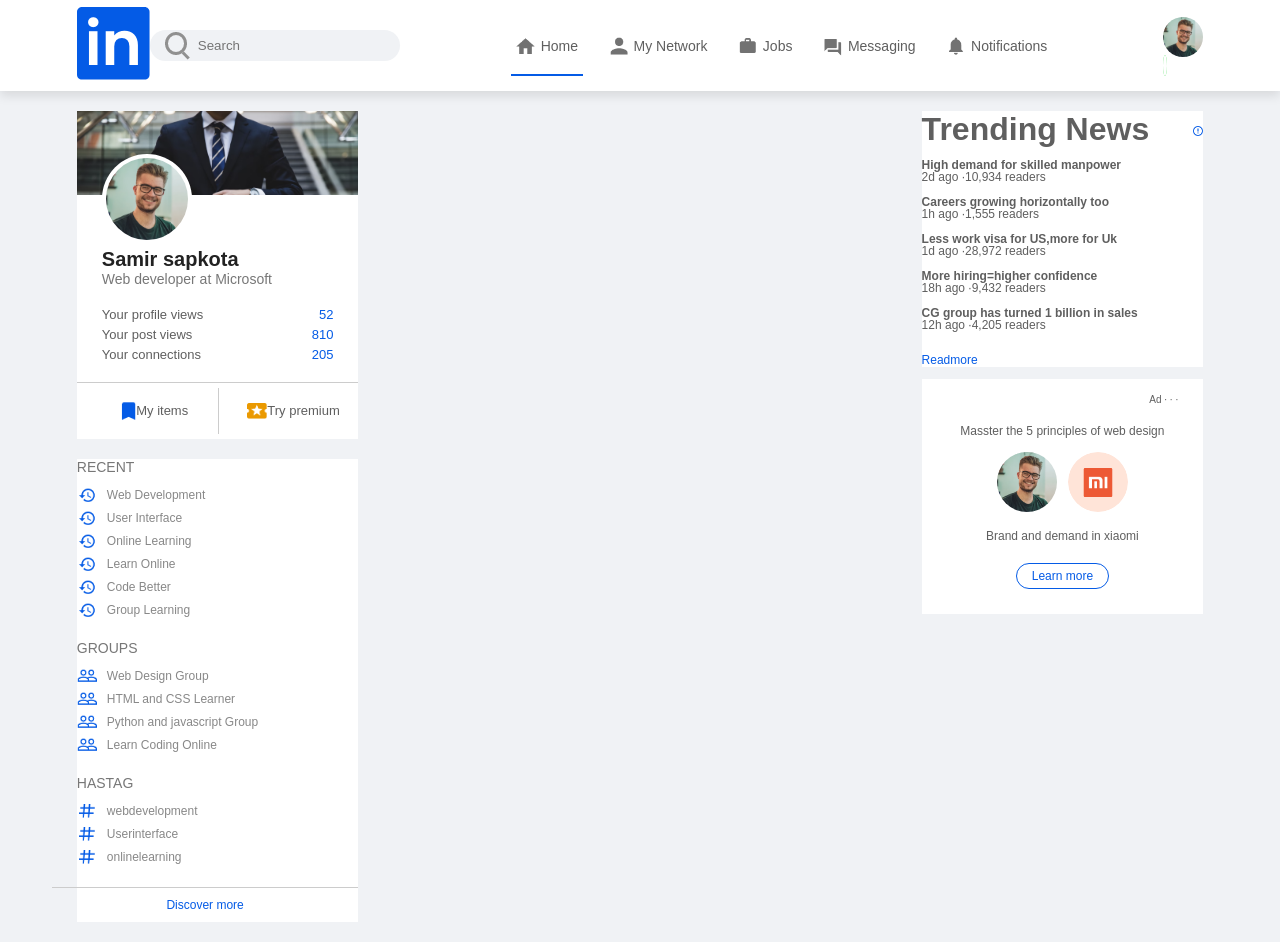
==== index.html @ 346054ab "made ad bar" ====
<!DOCTYPE html>
<html lang="en">
<head>
    <meta charset="UTF-8">    
   <meta name="viewport" content="width=device-width, initial-scale=1.0">
    <title>Linkdein</title>
    <link rel="stylesheet" href="style.css">
</head>
<body>
    <nav class="navbar">
        <div class="navbar-left">
            <a href="index.html" class="logo"><img src="images/logo.png" alt="Linkdein logo"></a>

           <div class="search-box">
            <img src="images/search.png" alt="Search icon">
            <input type="text" placeholder="Search">
           </div>

        </div>
        <div class="navbar-center">
            <ul>
                <li><a href="#" class="active-link"><img src="images/home.png" alt="Home"><span>Home</span></a></li>
                <li><a href="#"><img src="images/network.png" alt="My Network"><span>My Network</span></a></li>
                <li><a href="#"><img src="images/jobs.png" alt="Jobs"><span>Jobs</span></a></li>
                <li><a href="#"><img src="images/message.png" alt="Messaging"><span>Messaging</span></a></li>
                <li><a href="#"><img src="images/notification.png" alt="Notifications"><span>Notifications</span></a></li>
            
            </ul>
        </div>
        <div class="navbar-right">
            <div class="online">
                <img src="images/user-1.png" class="nav-profile-img" alt="User profile picture in navigation">
            </div>
            
        </div>
    </nav>
    <!-------------------nav bar---------->


    <div class="container">
<!----------left side bar---------->
        <div class="left-sidebar">
            <div class="sidebar-profile-box">
                <img src="images/cover-pic.png" width="100%" alt="Profile cover photo">

             <div class="sidebar-profile-info">
                    <img src="images/user-1.png" alt="Samir Sapkota profile picture. Young man with glasses smiling at camera in indoor setting with light turquoise background">
                    <h1>Samir sapkota</h1>
                    <h3>Web developer at Microsoft</h3>
                    <UL>
                        <li>Your profile views<span>52</span></li>
                        <li>Your post views<span>810</span></li>
                        <li>Your connections<span>205</span></li>
                    </UL>
                </div>
                <div class="sidebar-profile-link">
                    <a href="#"><img src="images/items.png">My items</a>
                    <a href="#"><img src="images/premium.png">Try premium</a>
                </div>
          </div>
            <div class="sidebar-activity">
             <h3>RECENT</h3>
             <a href="#"><img src="images/recent.png">Web Development</a>
             <a href="#"><img src="images/recent.png">User Interface</a>
             <a href="#"><img src="images/recent.png">Online Learning</a>
             <a href="#"><img src="images/recent.png">Learn Online</a>
             <a href="#"><img src="images/recent.png">Code Better</a>
             <a href="#"><img src="images/recent.png">Group Learning</a>
             <h3>GROUPS</h3>
             <a href="#"><img src="images/group.png">Web Design Group</a>
             <a href="#"><img src="images/group.png">HTML and CSS Learner</a>
             <a href="#"><img src="images/group.png">Python and javascript Group</a>
             <a href="#"><img src="images/group.png">Learn Coding Online</a>
             <h3>HASTAG</h3>
             <a href="#"><img src="images/hashtag.png">webdevelopment</a>
             <a href="#"><img src="images/hashtag.png">Userinterface</a>
             <a href="#"><img src="images/hashtag.png">onlinelearning</a>
              <div class="discover-more-link">
                <a href="#">Discover more</a>
              </div>
            </div>
           
        </div>
        <!-----------------------main content---------->
        <div class="main-content"></div>
        <!---------------right sidebar------------->
        <div class="right-sidebar">
            <div class="sidebar-news">
                <img src="images/more.png" class="info-icon">
                <h1>Trending News</h1>
               <a href="#"> High demand for skilled manpower</a>
                <span> 2d ago &middot;10,934 readers</span>

                 <a href="#"> Careers growing horizontally too</a>
                <span> 1h ago &middot;1,555 readers</span>


                 <a href="#"> Less work visa for US,more for Uk</a>
                <span> 1d ago &middot;28,972 readers</span>


                 <a href="#"> More hiring=higher confidence</a>
                <span> 18h ago &middot;9,432 readers</span>


                  <a href="#"> CG group has turned 1 billion in sales</a>
                <span> 12h ago &middot;4,205 readers</span>

                <a href="#" class="read-more-link">Readmore</a>
            </div>

            <div class="sidebar-ad">
                <small>Ad &middot; &middot; &middot;</small>
                <P>Masster the 5 principles of web design </P>
                <div>
                    <img src="images/user-1.png">
                    <img src="images/mi-logo.png">
             </div>
             <b>Brand and demand in xiaomi</b>
             <a href="#" class="ad-link">Learn more</a>
            </div>
            

        </div>
    </div>
    
</body>
</html>
---- style.css ----
*{
    margin:0 ;
    padding: 0;
    font-family: sans-serif,'poppins';
    box-sizing: border-box;
}
body{
    background-color: #f0f2f5;
    color: #5f5f5f;
}
a{
    text-decoration: none;
    color: #5f5f5f;
}
.navbar{
    display:flex;
    align-items: center;
    justify-content: space-between;
    background:#fff;
    padding: 6px 6%;
    position:sticky;
    top:0;
    z-index: 100;
    box-shadow: 0 5px 10px rgba(0,0,0,0.1);
}
.logo imp{
    width:20px;
    margin-right: 5px;
    display:block;
}
.navbar-center ul li{
    display: inline-block;
    list-style:none;
}
.navbar-center ul li a{
    display:flex;
    align-items:center;
    font-size:14px;
    margin:5px 8px;
    padding-right: 5px;
    position: relative;
}
.navbar-center ul li a img{
    width:30px;
}
.navbar-center ul li a::after{
content: '';
width: 0;
height: 2px;
background:#045be6;
position: absolute;
bottom: -15px; 
transition:width 0.3s ;
}
.navbar-center ul li a:hover::after,
.navbar-center ul li a.active-link::after
{
    width:100%;
}

.nav-profile-img{
    width:40px;
    border-radius:50%;
    display: block;
    cursor:pointer;
    position:relative;
}
.online{
    position:relative;
}
.online::after{
    content: '';
    width:7px;
    height: 7px;
    border: 2px solid #fff;
    border-radius:50%;
    right:0px;
    top:0px;
    background: #41db51;
    position:absolue;

}
.search-box{
    background:#f0f2f5;
    width:250px;
    border-radius: 20px;
    display: flex;
    align-items: center;
    padding: 0 15px;
}
.navbar-left{
    display: flex;
    align-items: center;
}
.search-box input{
    width:100%;
    background:transparent;
    padding:8px ;
    outline:none;
    border:0;
}
/* navbar end*/
.container{
    padding:20px 6%;
    display: flex;
    flex-wrap: wrap;
    justify-content:space-between ;
}
/*--------------------left-sidebar--------------------*/
.left-sidebar{
    flex-basis:25%;
    align-self: flex-start;
}
.sidebar-profile-box{
    background:#fff;
}
.sidebar-profile-info{
    padding: 0 25px;
}
.sidebar-profile-info img{
    width: 90px;
    background: #fff;
    border-radius: 100%;
    padding: 4px;
    margin-top: -45px;
}
.sidebar-profile-info h1{
    font-size:20px;
    font-weight:600;
    color: #222;
}
.sidebar-profile-info h3{
    font-size: 14px;
    font-weight: 500;
    color:#777 ;
}
.sidebar-profile-info ul{
    list-style: none;
    margin: 20px 0;
}
.sidebar-profile-info ul li{
    width: 100%;
    margin: 5px 0;
    font-size: 13px;
}
.sidebar-profile-info ul li span{
    float: right;
    color: #045be6;
}
.sidebar-profile-link{
    display: flex;
    align-items: center;
    border-top: 1px solid #ccc;
}
.sidebar-profile-link a{
    flex-basis: 50%;
    display: flex;
    align-items: center;
    justify-content: center;
    padding: 15px 0;
    font-size: 13px;
    border-left: 1px solid #ccc;
}
.sidebar-profile-link a:first-child{
    border-left: 0;
}
.sidebar-profile-link a img{
    width: 20px;
    margin-left: 10px;
}
.sidebar-activity{
    background: #fff;
}
.sidebar-activity h3{
    color:#777 ;
    font-size: 14px;
    font-weight: 500;
    margin: 20px 0 10px;
}
.sidebar-activity a{
    display: flex;
    align-items: center;
    font-size: 12px;
    font-weight: 500;
    color:#888;
    margin: 3px 0;
}
.sidebar-activity a img{
    width: 20px;
    margin-right: 10px;
}
.discover-more-link{
    border-top: 1px solid #ccc;
    text-align: center;
    margin-top: 20px;
    margin-left: -25px;
    margin-left: -25px;
}
.discover-more-link a{
    color: #045be6;
    display: inline-block;
    margin: 10px 0;
}

/*-----------------------right-sidebar----------------*/
.right-sidebar{
    flex-basis: 25%;
    align-self:flex-start ;
}
.sidebar-news{
    background:#fff ;
    paddding:10px 25px;
}
.info-icon{
    width: 10px;
    float:right;
    margin-top: 15px;
}
.sidebar-news h3{
    font-size: 18px;
    font-weight: 600;
    color:#333;
    margin: 10px 0 30px;
}
.sidebar-news a{
    display: block;
    font-size: 12px;
    font-weight: 600;
    margin-top: 10px;
    margin-bottom: -5px;
    align-items: center;
}
.sidebar-news span{
font-size: 12px;
}
.sidebar-news .read-more-link{
    color:#045be6;
    font-weight: 500;
    margin:20px 0 10px;
}
.sidebar-ad{
    background: #fff;
    padding:15px 25px;
    text-align: center;
    margin: 12px 0;
    font-size: 12px;
}
.sidebar-ad img{
    width: 60px;
    border-radius: 50%;
    margin: 4px;
}
.sidebar-ad small{
    float: right;
    font-weight: 500;
}
.sidebar-ad P{
    margin-top: 30px;
    margin-bottom: 10px;
}
.sidebar-ad b{
    display: block;
    font-weight: 500;
    margin-top: 10px; 
}
.ad-link{
    display: inline-block;
    border:1px solid #045be6;
    border-radius: 30px;
    padding: 5px 15px;
    color: #045be6;
    font-weight:500;
    margin:20px auto 10px;
}




/*------------------main-content----------------*/
.main-content{
    flex-basis: 47%;
}
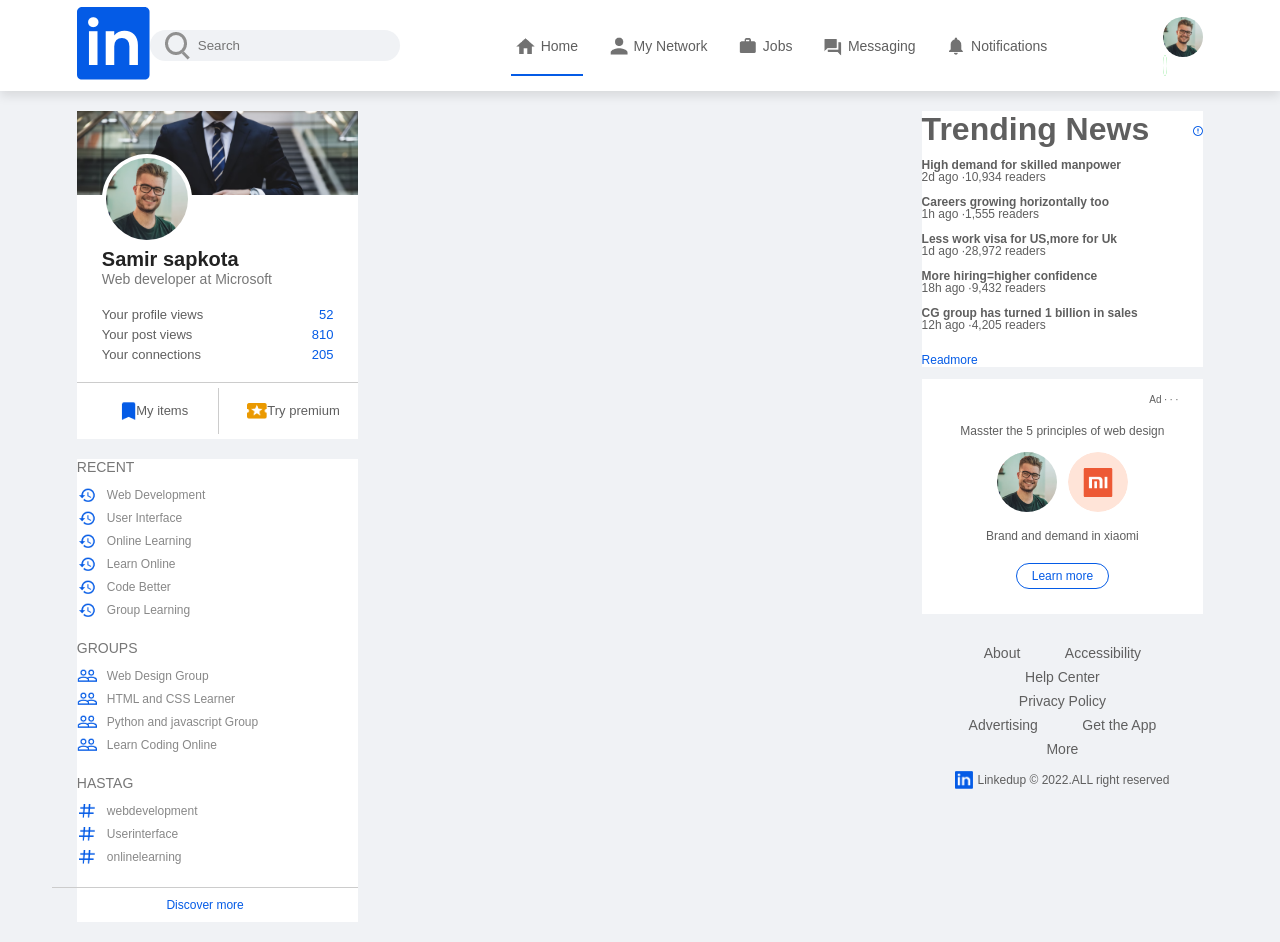
==== commit 49dd8e04: "completed right sidebar" ====
--- a/index.html
+++ b/index.html
@@ -35,8 +35,6 @@
         </div>
     </nav>
     <!-------------------nav bar---------->
-
-
     <div class="container">
 <!----------left side bar---------->
         <div class="left-sidebar">
@@ -119,7 +117,21 @@
              <b>Brand and demand in xiaomi</b>
              <a href="#" class="ad-link">Learn more</a>
             </div>
-            
+              
+            <div class="sidebar-useful-links">
+                <a href="#">About</a>
+                <a href="#">Accessibility</a>
+                <a href="#">Help Center</a>
+                <a href="#">Privacy Policy</a>
+                <a href="#">Advertising</a>
+                <a href="#">Get the App</a>
+                <a href="#">More</a>
+
+               <div class="copyright-msg">
+                 <img src="images/logo.png">
+                  <p>Linkedup &#169; 2022.ALL right reserved</p>
+               </div>
+            </div>
 
         </div>
     </div>
--- a/style.css
+++ b/style.css
@@ -272,6 +272,37 @@
     font-weight:500;
     margin:20px auto 10px;
 }
+.sidebar-useful-links{
+    padding:15px 25px ;
+    text-align: center;
+}
+
+.sidebar-useful-links a{
+    display: inline-block;
+    font-size: 14px;
+    margin: 4px 20px;
+}
+.copyright-msg{
+    display:flex;
+    align-items:center;
+    justify-content:center;
+    font-size: 12px;
+    margin-top: 10px;
+    font-weight: 500;
+}
+.copyright-msg img{
+    width: 18px;
+    margin-right:4px;
+}
+
+
+
+
+
+
+
+
+
 
 
 
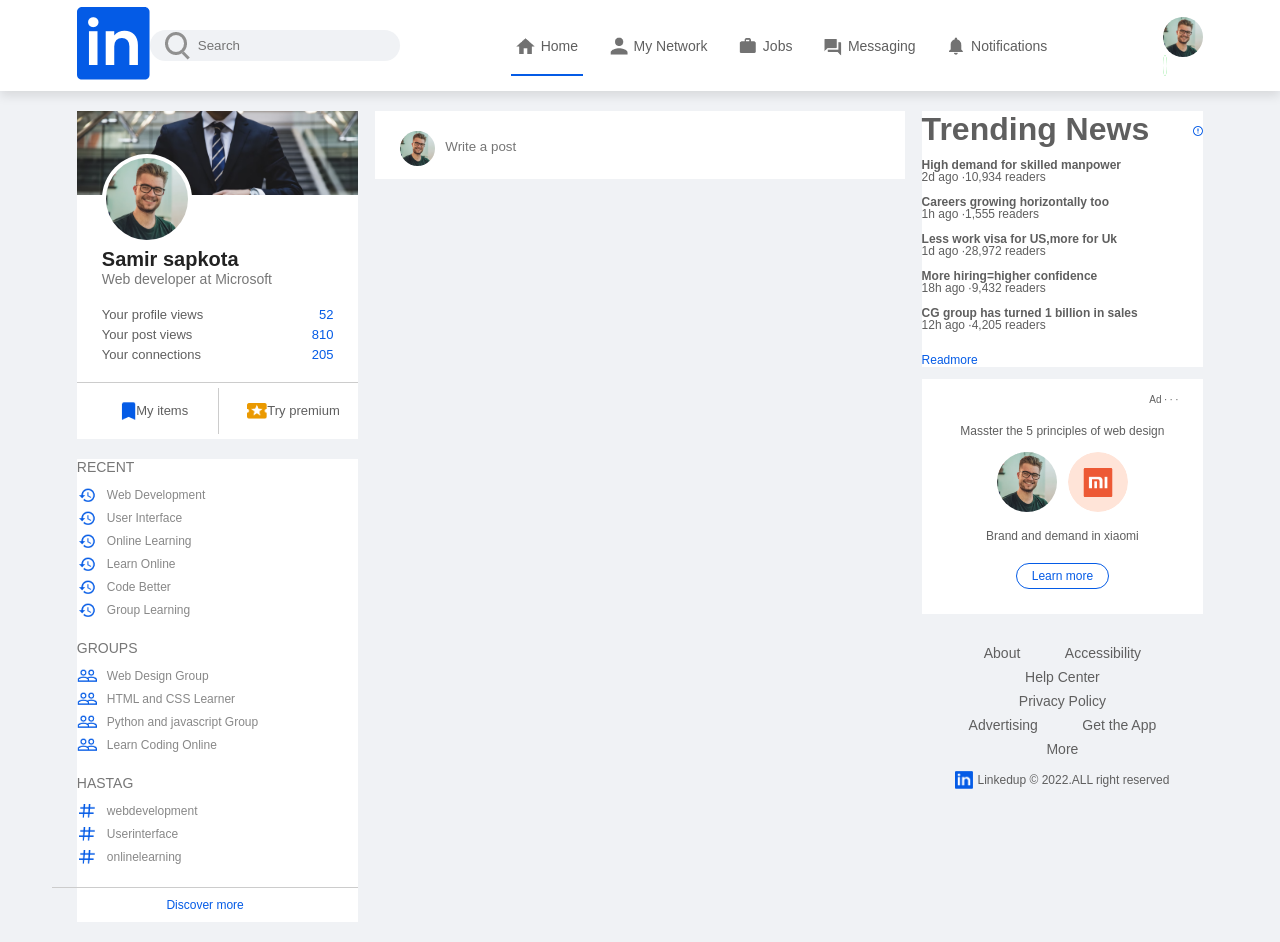
==== commit d5b7fb0a: "making main content" ====
--- a/index.html
+++ b/index.html
@@ -80,7 +80,16 @@
            
         </div>
         <!-----------------------main content---------->
-        <div class="main-content"></div>
+        <div class="main-content">
+            
+           <div class="create-post">
+             <div class="create-post-input">
+                 <img src="images/user-1.png">
+                 <textarea rows="2" placeholder="Write a post"></textarea>
+              </div>
+           </div>
+        
+        </div>
         <!---------------right sidebar------------->
         <div class="right-sidebar">
             <div class="sidebar-news">
--- a/style.css
+++ b/style.css
@@ -296,18 +296,32 @@
 }
 
 
-
-
-
-
-
-
-
-
-
-
-
 /*------------------main-content----------------*/
 .main-content{
     flex-basis: 47%;
 }
+.create-post{
+    background: #fff;   
+}
+.create-post-input{
+    padding:20px 25px 10px;
+    display: flex;
+    align-items: flex-start;
+}
+.create-post-input img{
+    width: 35px;
+    border-radius: 50%;
+    margin-right:10px;
+}
+.create-post-input textarea{
+    width: 100%;
+    border:0;
+    outline:0;
+    resize:none;
+    background: transparent;
+    margin-top: 8px;
+}
+::placeholder{
+    font-weight:500;
+}
+
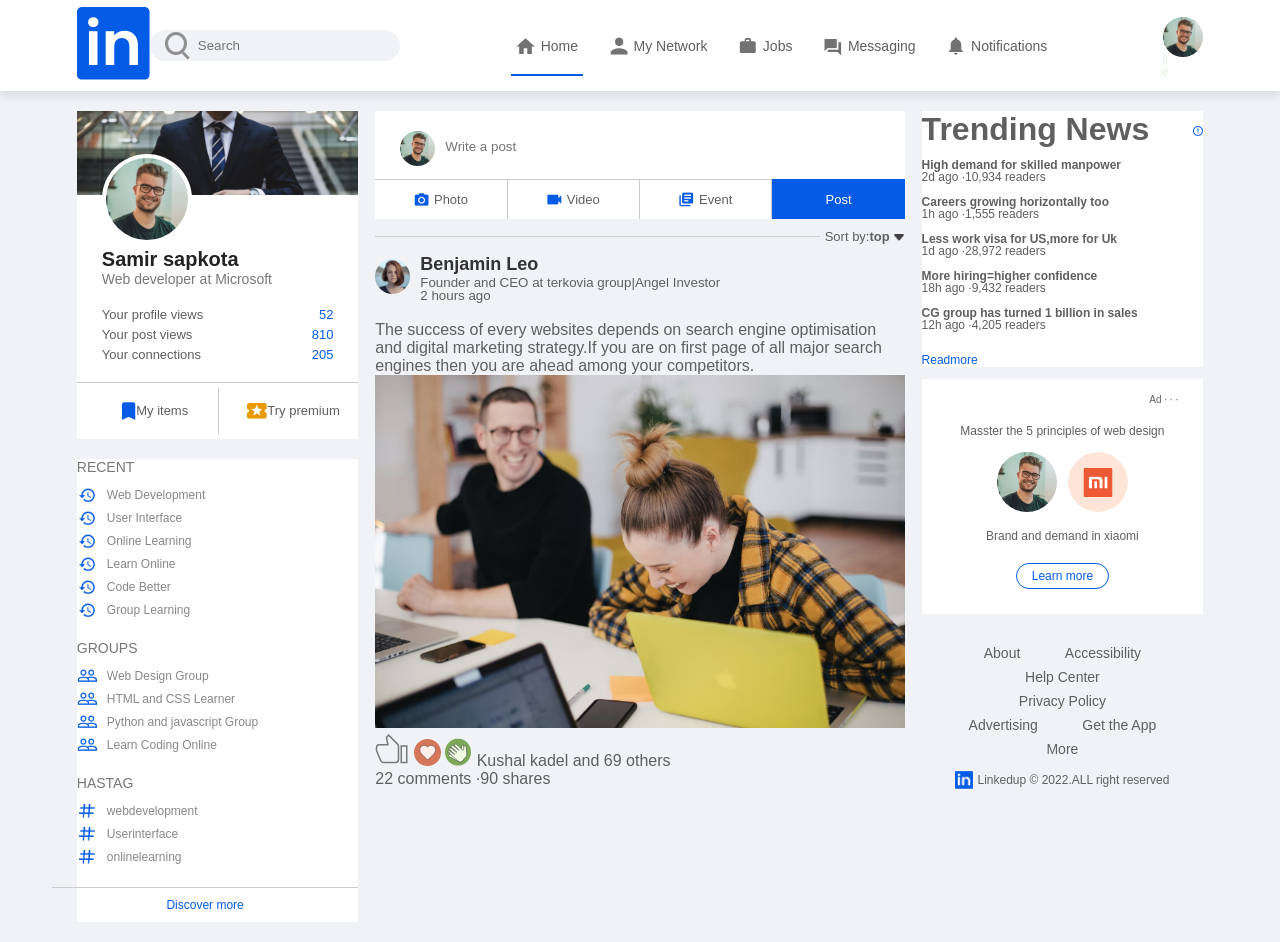
==== commit cf5a7c9e: "made a post section" ====
--- a/index.html
+++ b/index.html
@@ -87,7 +87,43 @@
                  <img src="images/user-1.png">
                  <textarea rows="2" placeholder="Write a post"></textarea>
               </div>
+              <div class="create-post-links">
+                <li><img src="images/photo.png">Photo</li>
+                <li><img src="images/video.png">Video</li>
+                <li><img src="images/event.png">Event</li>
+                <li>Post</li>
+              </div>
            </div>
+               
+              <div class="sort-by">
+                <hr>
+                <P>Sort by:<span>top<img src="images/down-arrow.png"></span></P>
+              </div>
+
+              <div class="Post">
+                <div class="post-author">
+                     <img src="images/user-3.png">
+                     <div>
+                        <h1>Benjamin Leo</h1>
+                        <small>Founder and CEO at terkovia group|Angel Investor</small>
+                         <small>2 hours ago</small>
+                     </div>
+                </div>
+                <P>The success of every websites depends on search engine optimisation and digital marketing strategy.If you are on  first page of all major search engines then you are ahead among your competitors.</P>
+                <img src="images/post-image-1.png" width="100%">
+
+                  <div class="post-stats">
+                    <div>
+                        <img src="images/thumbsup.png">
+                        <img src="images/love.png">
+                        <img src="images/clap.png">
+                        <span class="linked-users">Kushal kadel and 69 others</span>
+                    </div>
+                    <div>
+                        <span>22 comments &middot;90 shares</span>
+                    </div>
+                  </div>
+              </div>
         
         </div>
         <!---------------right sidebar------------->
--- a/style.css
+++ b/style.css
@@ -324,4 +324,80 @@
 ::placeholder{
     font-weight:500;
 }
-
+.create-post-links{
+    display: flex;
+    align-items: flex-start;
+}
+.create-post-links li{
+    list-style: none;
+    border-top: 1px solid #ccc;
+    border-right: 1px solid #ccc;
+    flex-basis: 25%;
+    height: 40px;
+    font-size: 13px;
+    display: flex;
+    align-items:center;
+    justify-content:center;
+    cursor:pointer;
+}
+.create-post-links li img{
+    width:15px;
+    margin-right:5px;
+}
+.create-post-links li:last-child{
+    background:#045be6;
+    color:#fff;
+    border-top:0;
+    border-right:0;
+}
+.sort-by{
+    display:flex;
+    align-items:center;
+    margin: 10px 0;
+}
+.sort-by hr{
+    flex:1;
+    border:0;
+    height:1px;
+    background:#ccc;
+}
+.sort-by p{
+    font-size:13px;
+    padding-left:5px;
+}
+.sort-by p span{
+    font-weight: 600;
+    cursor: pointer;
+}
+.sort-by p span img{
+    width:12px;
+    margin-left:3px;
+}
+.post{
+    background: #ccc;
+    padding: 20px 25px 5px;
+}
+.post-author{
+    display: flex;
+    align-items:flex-start;
+    margin-bottom:20px;
+}
+.post-author img{
+    width:35px;
+    border-radius:50%;
+    margin-right: 10px;
+    margin-top:5px;
+}
+.post-author h1{
+    font-size: 18px;
+    font-weight: 600;
+    color: #333;
+}
+.post-author small{
+    display: block;
+    margin-bottom: -2px;
+}
+.post P{
+    font-size:14px;
+    margin-bottom: 15px;
+}
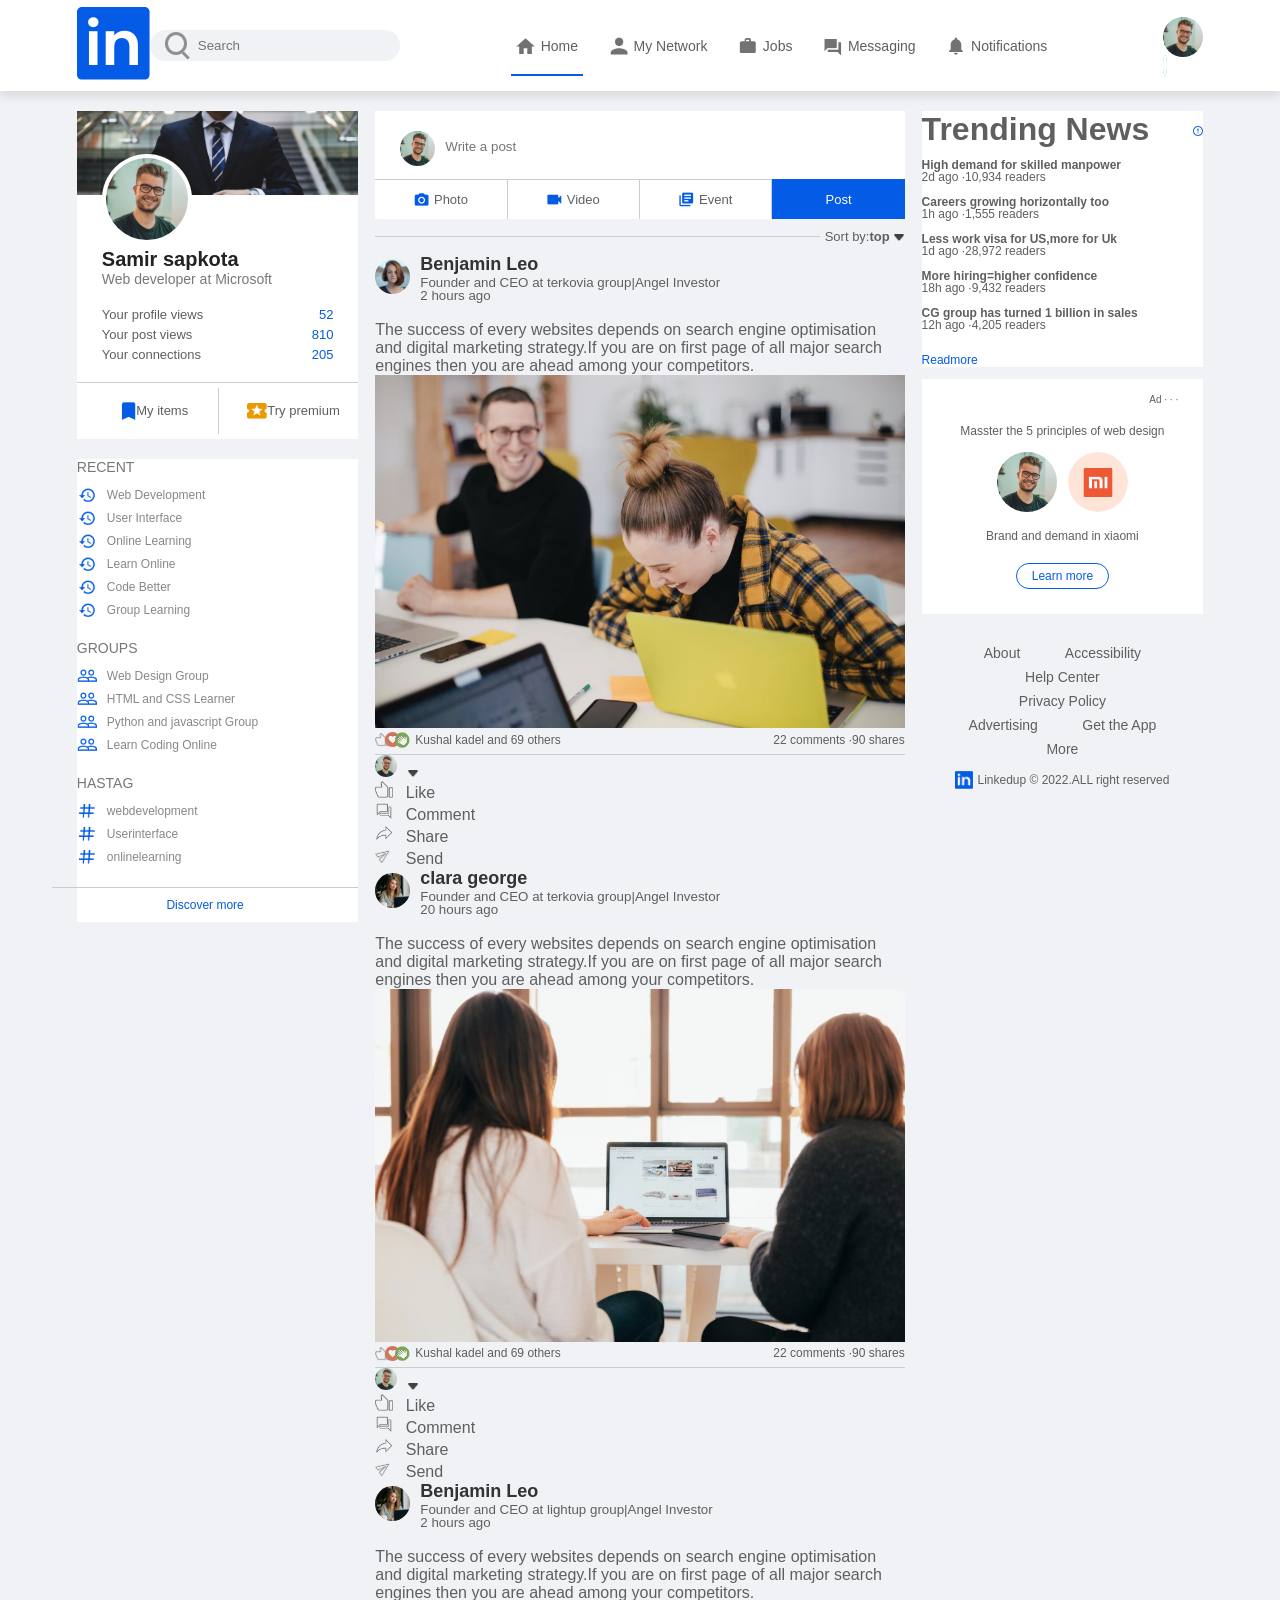
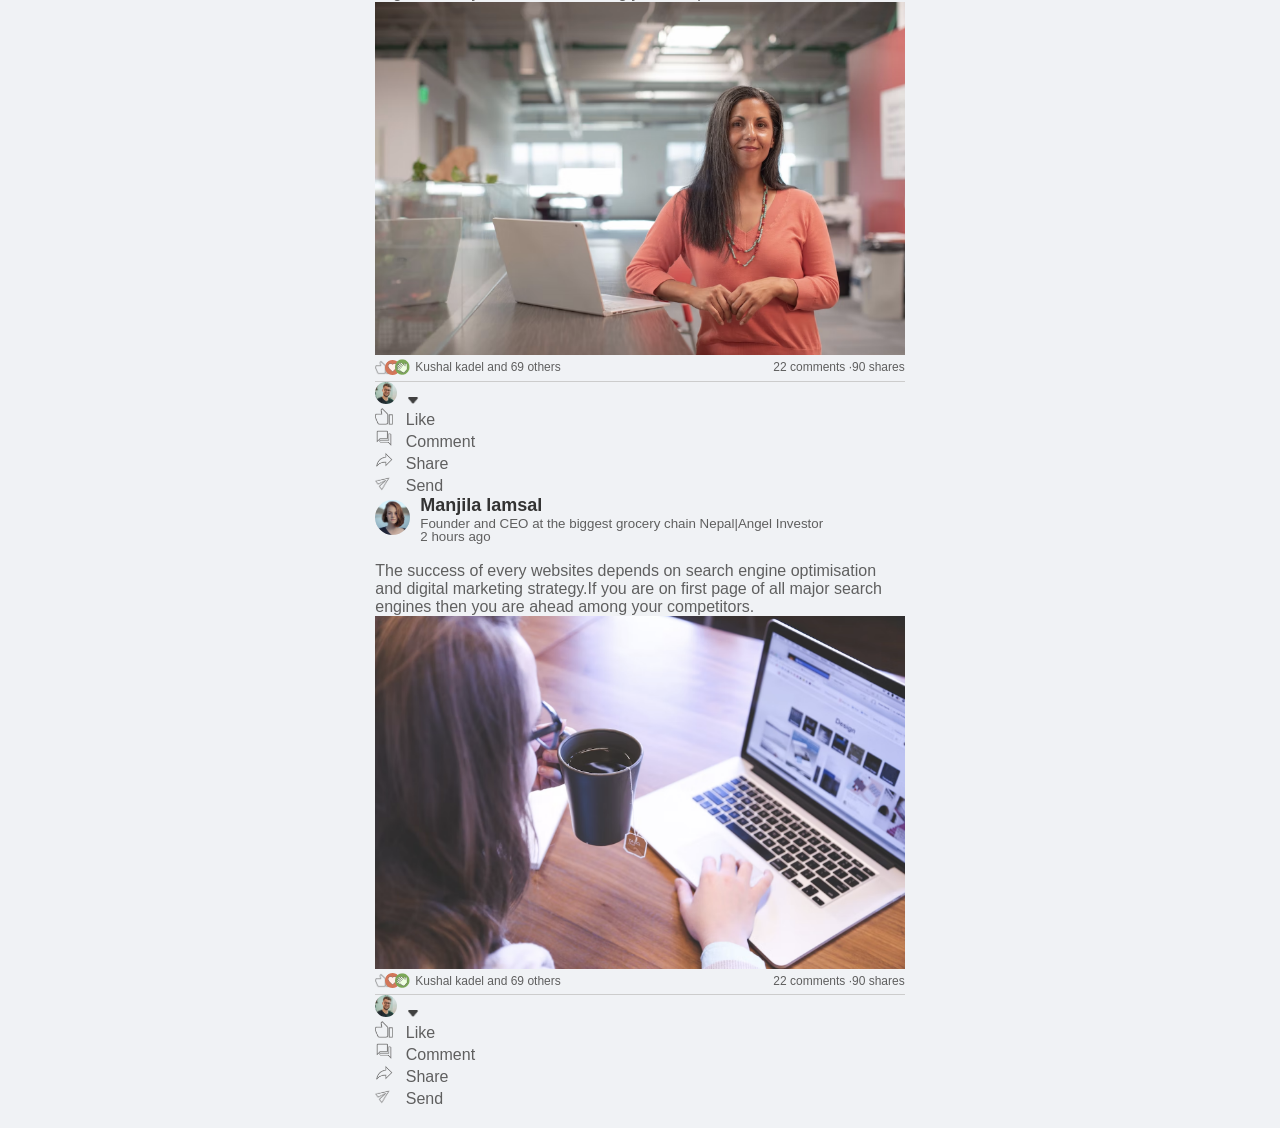
==== commit 585666ec: "made posts" ====
--- a/index.html
+++ b/index.html
@@ -123,7 +123,170 @@
                         <span>22 comments &middot;90 shares</span>
                     </div>
                   </div>
-              </div>
+            <div class="post-acctivity">
+                    <div>
+                        <img src="images/user-1.png" class="post-activity-user-icon">
+                        <img src="images/down-arrow.png" class="post-activity-arrow-icon">
+                    </div>
+                    <div class="post-activity-link">
+                        <img src="images/like.png">
+                        <span>Like</span>
+                    </div>
+                    <div class="post-activity-link">
+                        <img src="images/comment.png">
+                        <span>Comment</span>
+                    </div>
+                    <div class="post-activity-link">
+                        <img src="images/share.png">
+                        <span>Share</span>
+                    </div>
+                    <div class="post-activity-link">
+                        <img src="images/send.png">
+                        <span>Send</span>
+                    </div>
+                  </div>
+              </div>
+              <div class="Post">
+                <div class="post-author">
+                     <img src="images/user-4.png">
+                     <div>
+                        <h1>clara george</h1>
+                        <small>Founder and CEO at terkovia group|Angel Investor</small>
+                         <small>20 hours ago</small>
+                     </div>
+                </div>
+                <P>The success of every websites depends on search engine optimisation and digital marketing strategy.If you are on  first page of all major search engines then you are ahead among your competitors.</P>
+                <img src="images/post-image-2.png" width="100%">
+
+                  <div class="post-stats">
+                    <div>
+                        <img src="images/thumbsup.png">
+                        <img src="images/love.png">
+                        <img src="images/clap.png">
+                        <span class="linked-users">Kushal kadel and 69 others</span>
+                    </div>
+                    <div>
+                        <span>22 comments &middot;90 shares</span>
+                    </div>
+                  </div>
+            <div class="post-acctivity">
+                    <div>
+                        <img src="images/user-1.png" class="post-activity-user-icon">
+                        <img src="images/down-arrow.png" class="post-activity-arrow-icon">
+                    </div>
+                    <div class="post-activity-link">
+                        <img src="images/like.png">
+                        <span>Like</span>
+                    </div>
+                    <div class="post-activity-link">
+                        <img src="images/comment.png">
+                        <span>Comment</span>
+                    </div>
+                    <div class="post-activity-link">
+                        <img src="images/share.png">
+                        <span>Share</span>
+                    </div>
+                    <div class="post-activity-link">
+                        <img src="images/send.png">
+                        <span>Send</span>
+                    </div>
+                  </div>
+              </div>
+              <div class="Post">
+                <div class="post-author">
+                     <img src="images/user-4.png">
+                     <div>
+                        <h1>Benjamin Leo</h1>
+                        <small>Founder and CEO at lightup group|Angel Investor</small>
+                         <small>2 hours ago</small>
+                     </div>
+                </div>
+                <P>The success of every websites depends on search engine optimisation and digital marketing strategy.If you are on  first page of all major search engines then you are ahead among your competitors.</P>
+                <img src="images/post-image-3.png" width="100%">
+
+                  <div class="post-stats">
+                    <div>
+                        <img src="images/thumbsup.png">
+                        <img src="images/love.png">
+                        <img src="images/clap.png">
+                        <span class="linked-users">Kushal kadel and 69 others</span>
+                    </div>
+                    <div>
+                        <span>22 comments &middot;90 shares</span>
+                    </div>
+                  </div>
+            <div class="post-acctivity">
+                    <div>
+                        <img src="images/user-1.png" class="post-activity-user-icon">
+                        <img src="images/down-arrow.png" class="post-activity-arrow-icon">
+                    </div>
+                    <div class="post-activity-link">
+                        <img src="images/like.png">
+                        <span>Like</span>
+                    </div>
+                    <div class="post-activity-link">
+                        <img src="images/comment.png">
+                        <span>Comment</span>
+                    </div>
+                    <div class="post-activity-link">
+                        <img src="images/share.png">
+                        <span>Share</span>
+                    </div>
+                    <div class="post-activity-link">
+                        <img src="images/send.png">
+                        <span>Send</span>
+                    </div>
+                  </div>
+              </div>
+              <div class="Post">
+                <div class="post-author">
+                     <img src="images/user-3.png">
+                     <div>
+                        <h1>Manjila lamsal</h1>
+                        <small>Founder and CEO at the biggest grocery chain Nepal|Angel Investor</small>
+                         <small>2 hours ago</small>
+                     </div>
+                </div>
+                <P>The success of every websites depends on search engine optimisation and digital marketing strategy.If you are on  first page of all major search engines then you are ahead among your competitors.</P>
+                <img src="images/post-image-4.png" width="100%">
+
+                  <div class="post-stats">
+                    <div>
+                        <img src="images/thumbsup.png">
+                        <img src="images/love.png">
+                        <img src="images/clap.png">
+                        <span class="linked-users">Kushal kadel and 69 others</span>
+                    </div>
+                    <div>
+                        <span>22 comments &middot;90 shares</span>
+                    </div>
+                  </div>
+            <div class="post-acctivity">
+                    <div>
+                        <img src="images/user-1.png" class="post-activity-user-icon">
+                        <img src="images/down-arrow.png" class="post-activity-arrow-icon">
+                    </div>
+                    <div class="post-activity-link">
+                        <img src="images/like.png">
+                        <span>Like</span>
+                    </div>
+                    <div class="post-activity-link">
+                        <img src="images/comment.png">
+                        <span>Comment</span>
+                    </div>
+                    <div class="post-activity-link">
+                        <img src="images/share.png">
+                        <span>Share</span>
+                    </div>
+                    <div class="post-activity-link">
+                        <img src="images/send.png">
+                        <span>Send</span>
+                    </div>
+                  </div>
+              </div>
+        
+        
+        
         
         </div>
         <!---------------right sidebar------------->
--- a/style.css
+++ b/style.css
@@ -110,6 +110,7 @@
 .left-sidebar{
     flex-basis:25%;
     align-self: flex-start;
+    position: sticky;
 }
 .sidebar-profile-box{
     background:#fff;
@@ -400,4 +401,48 @@
 .post P{
     font-size:14px;
     margin-bottom: 15px;
+}
+.post-stats{
+    display: flex;
+    flex-wrap:wrap;
+    align-items: center;
+    justify-content:space-between;
+    font-size: 12px;
+    border-bottom:1px solid #ccc;
+    padding-bottom: 6px;
+}
+.post-stats div{
+    display: flex;
+    align-items: center;
+}
+.post-stats img{
+    width:15px;
+    margin-right:-5px;
+}
+.linked-users{
+    margin-left:10px;
+}
+.post-activity{
+    display: flex;
+    align-items: center;
+    justify-content: space-between;
+    padding: 10px 0;
+    font-size: 14px;
+    font-weight:500;
+}
+.post-activity div{
+    display: flex;
+    align-items: center;
+}
+.post-activity-user-icon{
+    width: 22px;
+    border-radius: 50%;
+}
+.post-activity-arrow-icon{
+    width:12px;
+    margin-left:5px ;
+}
+.post-activity-link img{
+    width: 18px;
+    margin-right: 8px;
 }
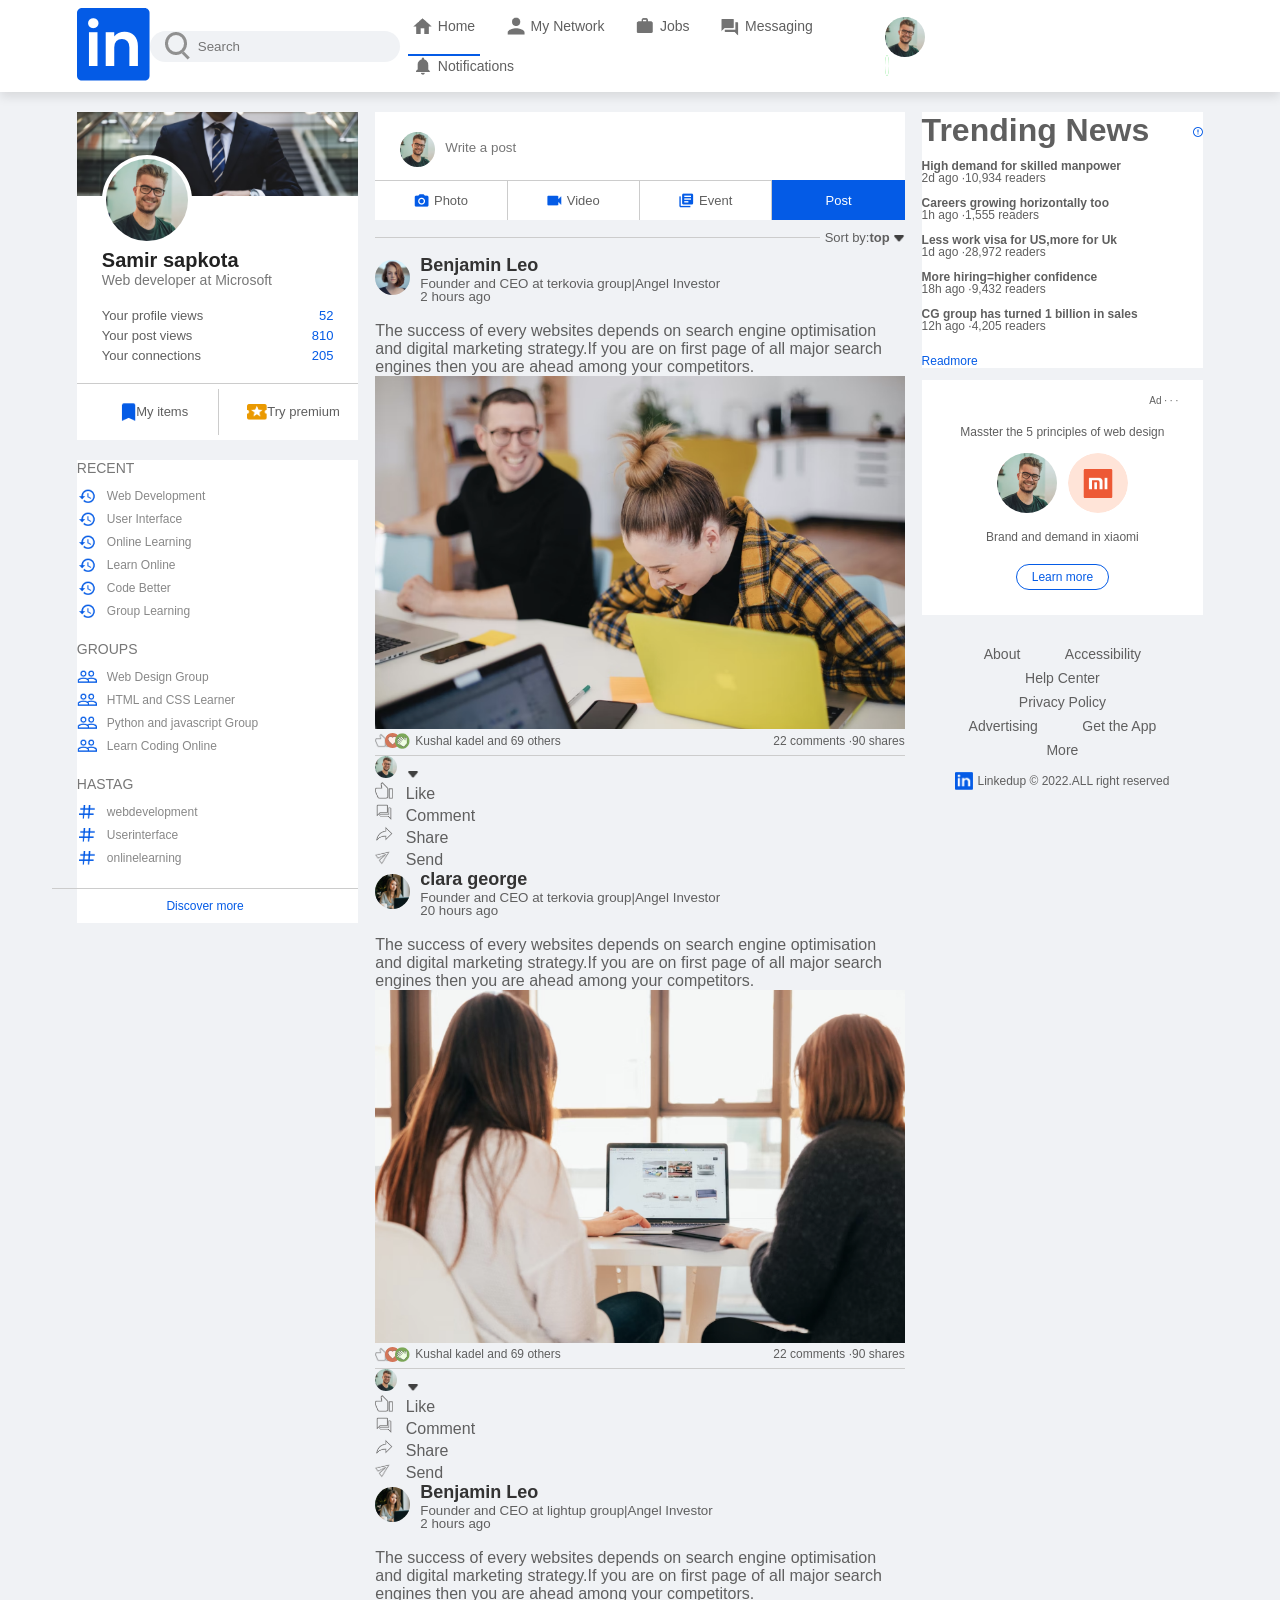
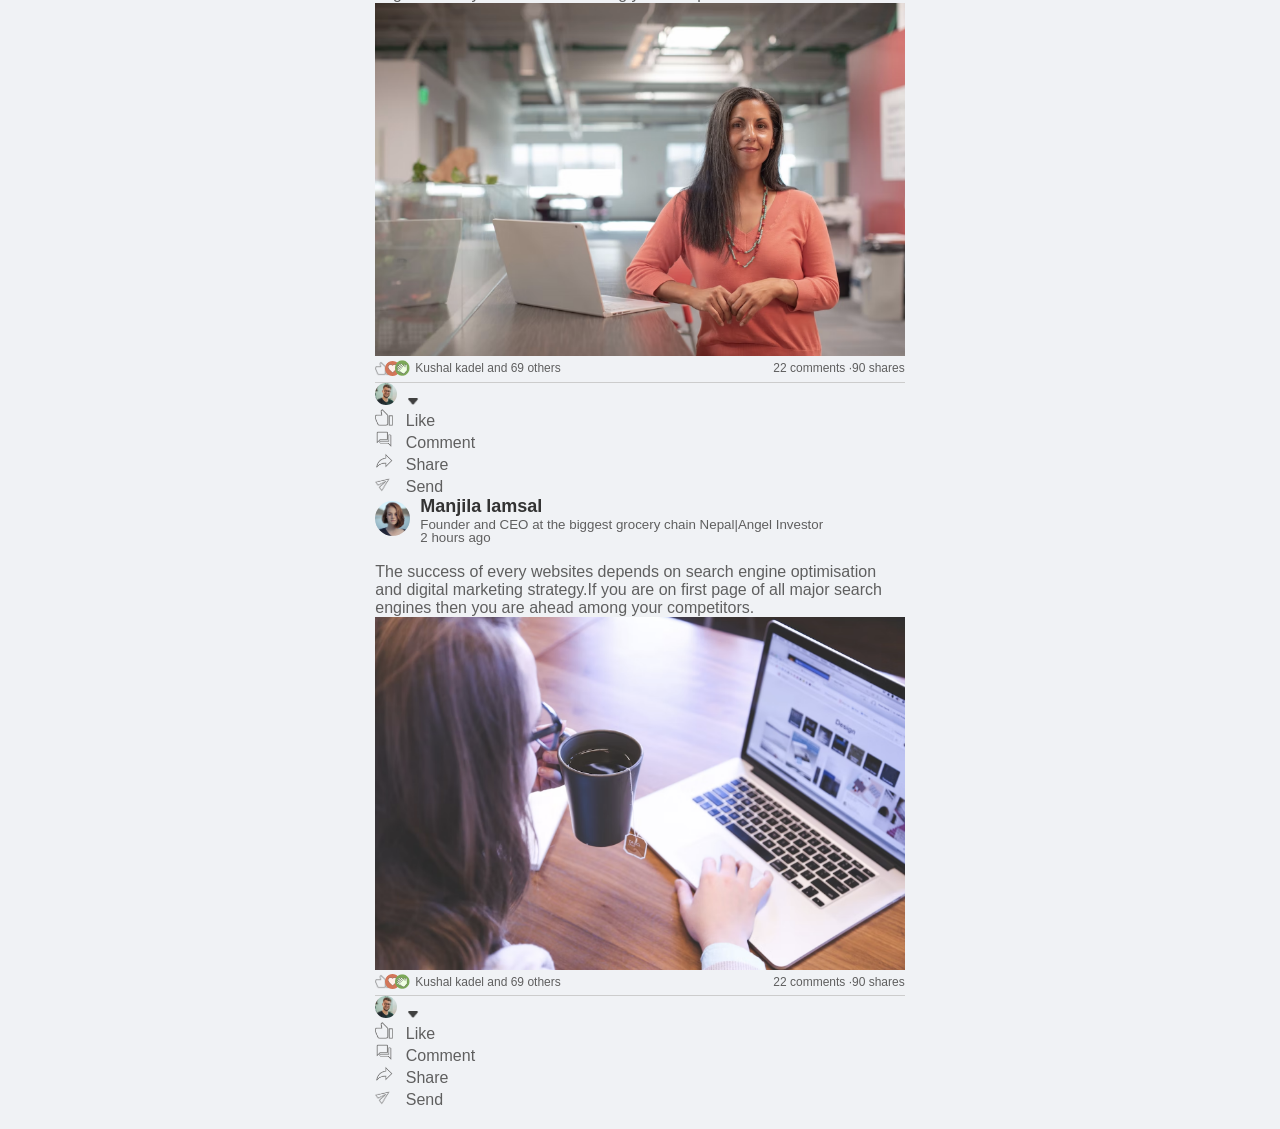
==== commit b25a6e8f: "made the user icon clickable" ====
--- a/index.html
+++ b/index.html
@@ -33,6 +33,51 @@
             </div>
             
         </div>
+     <!--------------profile-drop-down-menu-------------->
+         <div class="profile-menu-wrap" id="profilemenu">
+            <div class="profile-menu">
+             <div class="user-info">
+                <img src="images/user-1.png" class="nav-profile-img">
+                <div>
+                    <h3>Samir sapkota</h3>
+                    <a href="#">See your profile</a>
+                </div>
+            </div>
+            <hr>
+            <a href="#" class="profile-menu-link">
+                <img src="images/feedback.png">
+                <p>Give feedback</p>
+                <span>></span>
+            </a>
+            <a href="#" class="profile-menu-link">
+                <img src="images/setting.png">
+                <p>Help & support</p>
+                <span>></span>
+            </a>
+            <a href="#" class="profile-menu-link">
+                <img src="images/display.png">
+                <p>Display & Accessibility </p>
+                <span>></span>
+            </a>
+            <a href="#" class="profile-menu-link">
+                <img src="images/logout.png">
+                <p>Logout</p>
+                <span>></span>
+            </a>
+
+            </div>
+         </div>
+
+
+
+
+
+
+
+
+
+
+
     </nav>
     <!-------------------nav bar---------->
     <div class="container">
@@ -343,6 +388,12 @@
 
         </div>
     </div>
-    
+   <script>
+     let profilemenu= document.getElementById("profilemenu")
+
+      function toggleMe(){
+        profilemenu.classList.toggle("open-menu");
+      }
+   </script> 
 </body>
 </html>
--- a/style.css
+++ b/style.css
@@ -111,6 +111,7 @@
     flex-basis:25%;
     align-self: flex-start;
     position: sticky;
+    top: 73px;
 }
 .sidebar-profile-box{
     background:#fff;
@@ -207,6 +208,8 @@
 .right-sidebar{
     flex-basis: 25%;
     align-self:flex-start ;
+    position: sticky;
+    top:73px;
 }
 .sidebar-news{
     background:#fff ;
@@ -445,4 +448,68 @@
 .post-activity-link img{
     width: 18px;
     margin-right: 8px;
+}
+
+/*------------------profile-drop-down-menu-------*/
+.profile-menu-wrap{
+    position:absolue;
+    top:100%;
+    right:5%;
+    width: 320px;
+    max-height:0 ;
+    overflow: hidden;
+    transition: max-height 0.5s;
+}
+.profile-menu-wrap.open-menu{
+    max-height: 400px;
+}
+
+
+
+
+
+.profile-menu{
+    background: #222;
+    color: #fff;
+    padding: 20px;
+    margin: 10px;
+}
+.user-info{
+    display: flex;
+    align-items: center;
+}
+.user-info img{
+    width:50px;
+    border-radius:50%;
+    margin-right: 15px;
+}
+.user-info h3{
+    font-weight:500;
+    margin-bottom:-7px ;
+}
+.user-info a{
+    color:#c9dbf8;
+    font-size: 13px;
+}
+.profile-menu hr{
+    border:0;
+    height:1px;
+    width:100%;
+    background:#fff;
+    margin:15px 0 10px;
+}
+.profile-menu-link{
+    display:flex;
+    align-items:center;
+    color:#fff;
+    margin: 12px 0;
+    font-size: 14px;
+}
+.profile-menu-link p{
+    width:100%;
+}
+.profile-menu-link img{
+    width:35px;
+    border-radius:50%;
+    margin-right: 15px;
 }
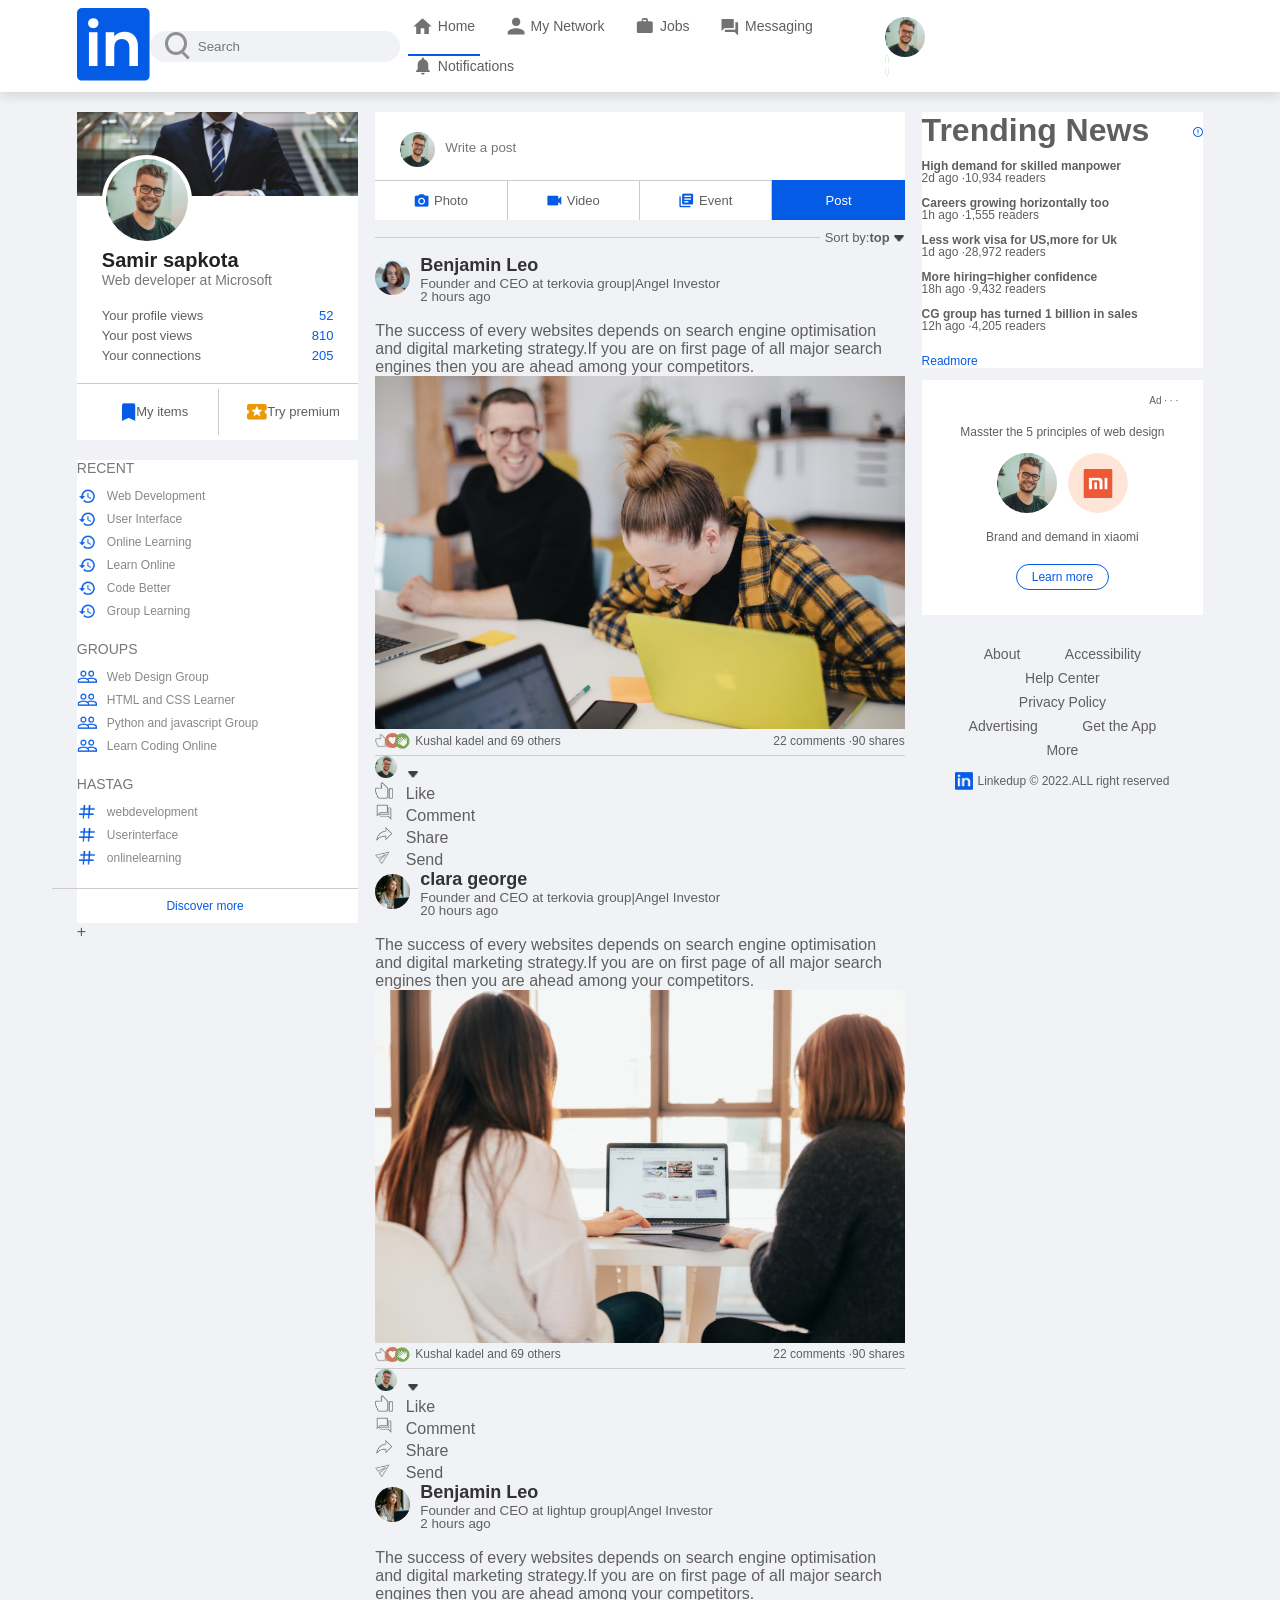
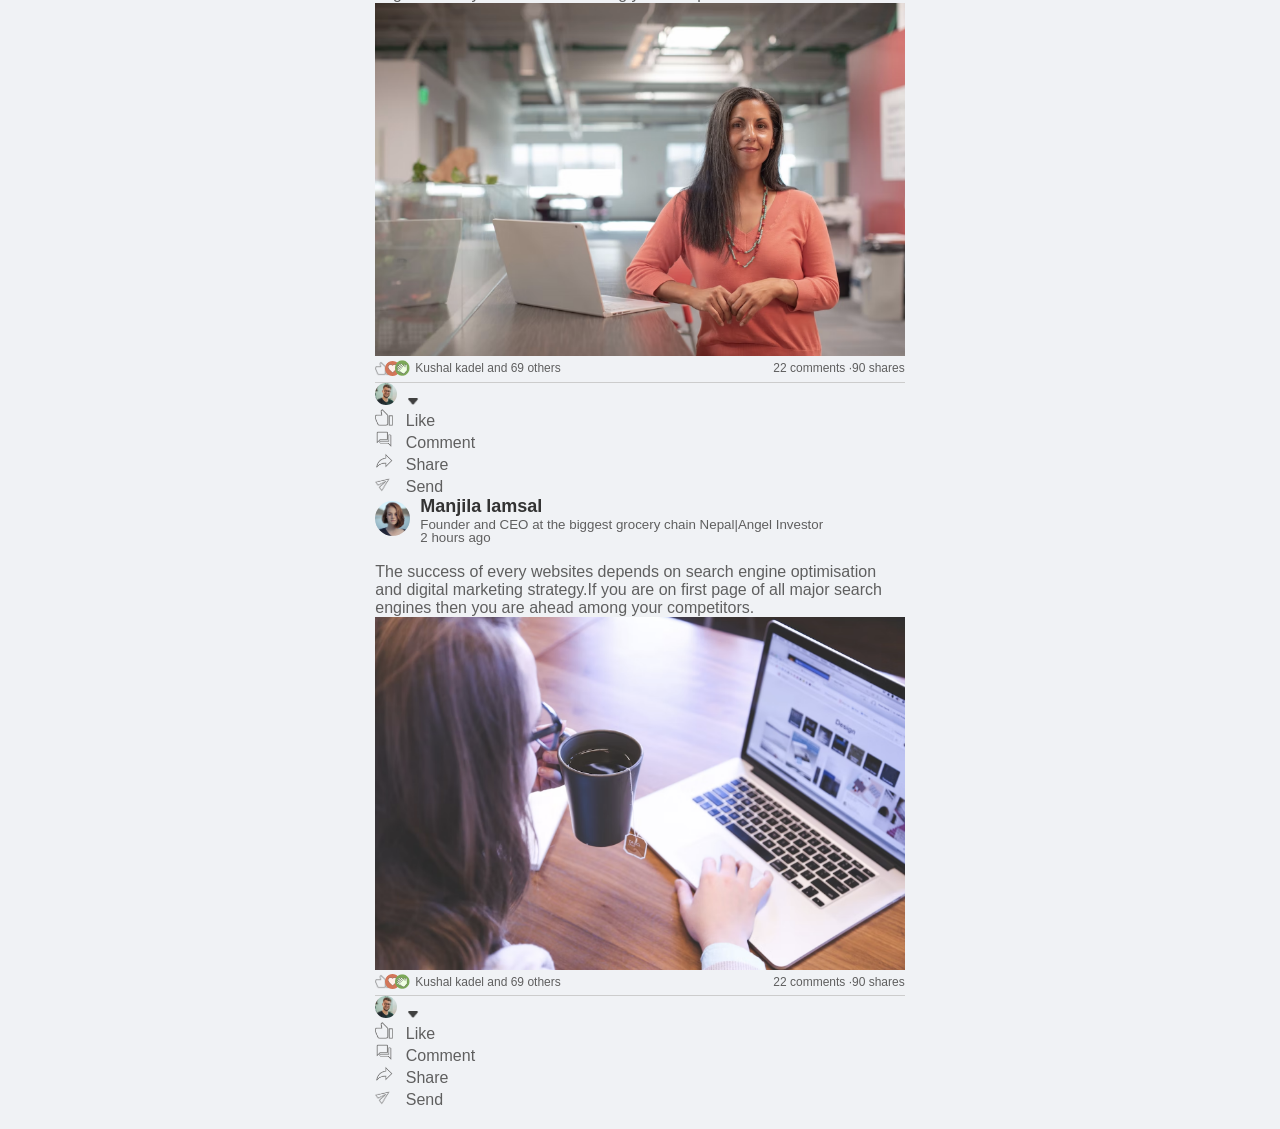
==== commit ebb9e973: "making it woek for mobiles too" ====
--- a/index.html
+++ b/index.html
@@ -29,7 +29,7 @@
         </div>
         <div class="navbar-right">
             <div class="online">
-                <img src="images/user-1.png" class="nav-profile-img" alt="User profile picture in navigation">
+                <img src="images/user-1.png" class="nav-profile-img" onclick="toggleMenu()">
             </div>
             
         </div>
@@ -40,7 +40,7 @@
                 <img src="images/user-1.png" class="nav-profile-img">
                 <div>
                     <h3>Samir sapkota</h3>
-                    <a href="#">See your profile</a>
+                    <a href="profile.html">See your profile</a>
                 </div>
             </div>
             <hr>
@@ -101,7 +101,7 @@
                     <a href="#"><img src="images/premium.png">Try premium</a>
                 </div>
           </div>
-            <div class="sidebar-activity">
+            <div class=" sidebar-activity" id="sidebaractivity">
              <h3>RECENT</h3>
              <a href="#"><img src="images/recent.png">Web Development</a>
              <a href="#"><img src="images/recent.png">User Interface</a>
@@ -122,7 +122,7 @@
                 <a href="#">Discover more</a>
               </div>
             </div>
-           
+           <P id="showmorelink" onclick="toogleactivity()"></P><b></b>+</P>
         </div>
         <!-----------------------main content---------->
         <div class="main-content">
@@ -391,9 +391,30 @@
    <script>
      let profilemenu= document.getElementById("profilemenu")
 
-      function toggleMe(){
+      function toggleMenu(){
         profilemenu.classList.toggle("open-menu");
       }
-   </script> 
+   </script>
+<script>
+    let sideactivity=document.getElementById("sidebaractivity");
+    let morelink=document.getElementById("showmorelink");
+
+    function toogleactivity(){
+    sideactivity.classList.toogle("open-activity");
+        
+          if(slideactivity.classList.contains("open-activity")){
+            morelink.innerHTML="show less <b>-</b>"
+          }
+          else{
+            morelink.innerHTML="show more <b>+</b>";
+          }
+
+    }
+
+
+</script>
+   
+   
+
 </body>
 </html>
--- a/style.css
+++ b/style.css
@@ -463,11 +463,6 @@
 .profile-menu-wrap.open-menu{
     max-height: 400px;
 }
-
-
-
-
-
 .profile-menu{
     background: #222;
     color: #fff;
@@ -512,4 +507,265 @@
     width:35px;
     border-radius:50%;
     margin-right: 15px;
+} 
+/*-----------------------profile-page--------*/
+.profile-main{
+    flex-basis:73%;
+}
+.profile-sidebar{
+    flex-basis: 25%;
+    align-self: flex-start;
+    position:sticky;
+    top:73px;
+}
+.profile-container{
+    background:#fff;
+}
+.profile-container-inner{
+    padding: 0 4% 10px;
+}
+.profile-pic{
+    width:150px;
+    border-radius:50% ;
+    marging-top:-75px;
+    background: #fff;
+}
+.profile-container h1{
+    font-size:28px;
+    font-weight:600;
+    color:#222;
+}
+.profile-container b{
+    font-weight:500;
+}
+.profile-container p{
+    margin-top: 5px;
+}
+.profile-container p a{
+    color:#045be6;
+    font-weight:500;
+}
+.mutual-connection{
+    display: flex;
+    align-items: center;
+    margin: 20px 0;
+}
+.mutual-connection img{
+    width:10px;
+    border-radius:50% ;
+    marging-right:5px;
+
+}
+.profile-btn{
+    margin: 20px 0;
+}
+.profile-btn a{
+    display: inline-flex;
+    align-items: center;
+    background: #e4e6eb;
+    padding: 6px 15px;
+    border-radius: 4px;
+    margin-right: 10px;
+}
+.profile-btn a img{
+       width: 18px;
+       margin-right: 5px;
+}
+.profile-btn .primary-btn{
+    background:#045be6;
+    color:#fff;
+}
+.profile-description{
+    background: #fff;
+    padding: 20px 4% 30px;
+    margin:12px 0;
+}
+,.profile-description h2{
+    color:#333;
+    margin:10px 0 20px;
+    font-weight:600;
+}
+.see-more-link{
+    display: block;
+    text-align: right;
+    font-size: 15px;
+}
+.profile-description-row{
+    display: flex;
+    align-items: flex-start;
+    margin: 20px 0;
+}
+.profile-desc-row img{
+    width: 50px;
+    margin-right: 25px;
+    margin-top: 5px;
+}
+.profile-desc-row div{
+    width:100%;
+}
+.profile-desc-row h3{
+    font-size:18px;
+    font-weight: 60px;
+    color:#333;
+}
+.profile-desc-row b{
+    display: block;
+    font-weight:500;
+    font-size: 15px;
+}
+.profile-desc-row p{
+    margin-top: 15px;
+}
+.profile-desc-row hr{
+    border:0;
+    border-bottom: 1px solid #999;
+    margin-top: 10px;
+}
+.experience-link{
+    display: flex;
+    align-items: center;
+    justify-content: center;
+    padding-top: 20px;
+    font-weight: 500;
+}
+.experience-link img{
+    width: 20px;
+    margin-left: 8px;
+}
+.skills-btn{
+    display: inline-block;
+    margin: 10px 5px;
+    padding: 6px 18px;
+    border: 1px solid #777;
+    border-radius: 30px;
+    font-size: 12px;
+    font-weight: 500;
+}
+.language-btn{
+display: inline-block;
+margin: 10px 15px;
+padding: 6px 18px;
+background:#e4e6eb ;
+font-size: 12px;
+font-weight: 500;
+}
+/*----------------------profile-right-sidebar-----------*/
+.profile-sidebar .sidebar-ad{
+    margin: 0;
+}
+.sidebar-people{
+    background: #fff;
+    padding: 15px 25px;
+    margin: 12px 0;
+    font-size:12px ;
+}
+.sidebar-people h3{
+    font-size: 16px;
+    font-weight: 600;
+    margin:10px 0 20px;
+}
+.sidebar-people-row{
+    display: flex;
+    align-items: flex-start;
+    margin: 6px 0;
+}
+.sidebar-people-row img{
+    width: 40px;
+    border-radius: 50% ;
+    margin-right: 8px;
+    margin-top: 5px;
+}
+.sidebar-people-row h2{
+    font-weight: 500;
+    font-size: 16px;
+}
+.sidebar-people-row a{
+    display: inline-block;
+    margin: 10px 0;
+    padding: 5px 25px;
+    border: 1px solid #5f5f5f;
+    border-radius: 30px;
+    font-weight:500;
+}
+.profile-footer{
+    padding: 0 6% 30px;
+}
+.profile-footer .sidebar-useful-links{
+    text-align: left;
+    padding: 0;
+}
+.profile-footer .copyright-msg{
+    justify-content: flex-start;
+}
+#showmorelink{
+    display: none;
+}
+
+
+/*----------------media query for small screen-----*/
+@media only screen and (max-width:600px){
+    .search-box{
+        background:transparent;
+        width:auto;
+        padding:0;
+    }
+    .search-box input{
+        width: 0;
+        padding:0;
+    }
+    .navbar-center ul li a span{
+        display: none;
+    }
+    .navbar-center ul li a{
+        padding-right: 0;
+        margin: 5px;
+    }
+    .nav-profile-img{
+        width: 30px;
+    }
+    .container{
+        padding: 15px;
+    }
+    .left-sidebar,.right-sidebar{
+        flex-basis: 100%;
+        position: relative;
+        top:unset;
+    }
+    .main-content{
+        flex-basis: 100%;
+    }
+    .post-stats div{
+        margin: 2px;
+    }
+    .post-activity-link span{
+        display: none;
+    }
+    .post-activity-link img{
+        margin-right:  0 ;
+    }
+    .profile-main,.profile-sidebar{
+        flex-basis: 100%;
+    }
+    .profile-container{
+        font-size: 14px;
+    }
+    .profile-pic{
+        width: 100px;
+        margin-top: -50px;
+    }
+    .profile-description{
+        font-size: 14px;
+    }
+    #showmorelink{
+        display: block;
+        width: fit-content;
+        margin: 10px auto;
+        font-size:14px;
+    }
+    .sidebar-activity{
+        display: none;
+    }
+    .sidebar-activity.open-activity{
+        display: block;
+    }
 }
